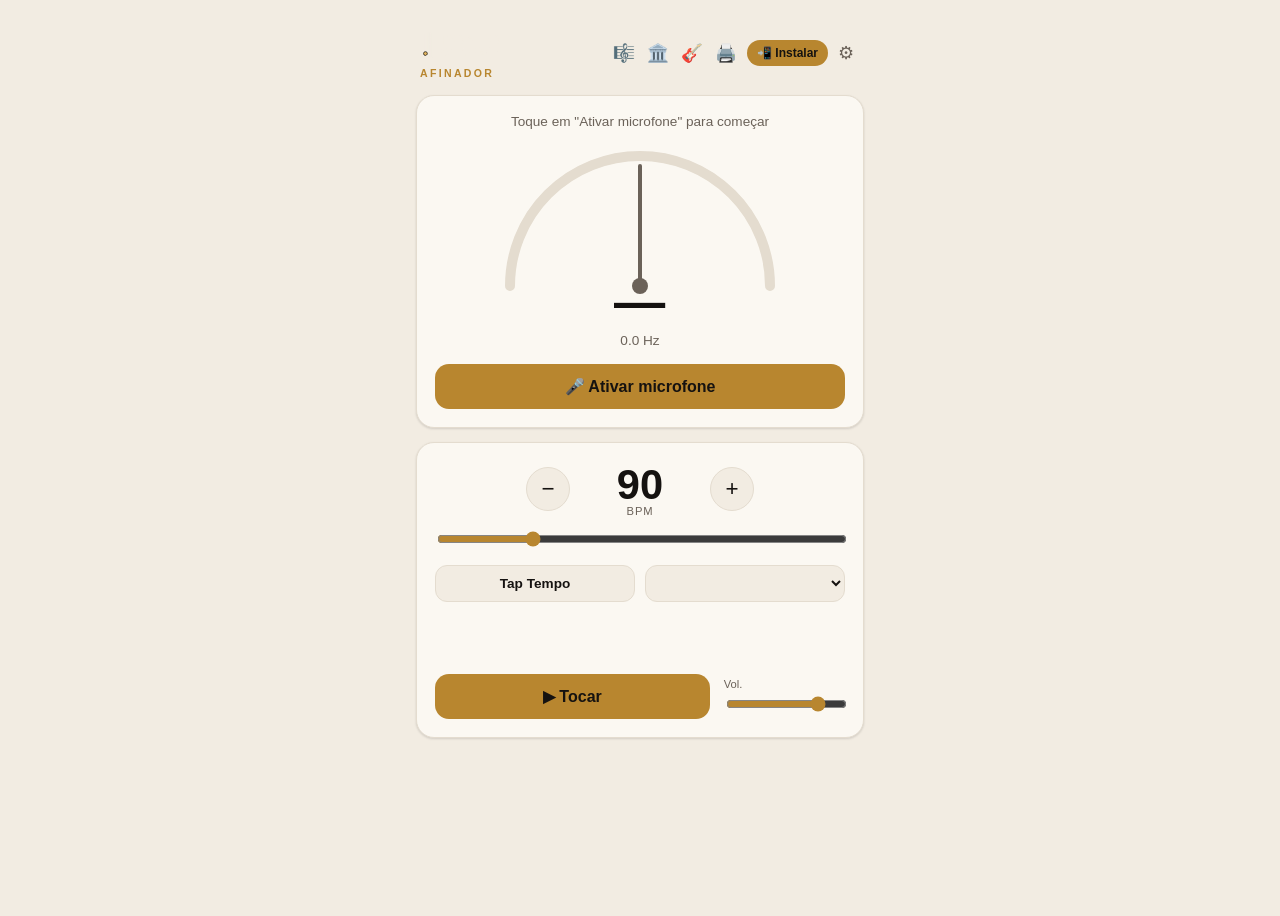
==== index.html @ 4f0a62bc "Logo: força o navegador a baixar a versão nova Co-Authored-By: Claude Opus 5.5 <noreply@anthropic.co" ====
<!DOCTYPE html>
<html lang="pt-BR">
<head>
<meta charset="UTF-8" />
<meta name="viewport" content="width=device-width, initial-scale=1, viewport-fit=cover" />
<title>Afinador Ponto Grave</title>
<meta name="theme-color" content="#0E0C0A" />
<meta name="description" content="Afinador para contrabaixo, metrônomo com ritmos de acompanhamento, escalas e pentatônicas. Da Ponto Grave." />
<link rel="manifest" href="manifest.json" />
<link rel="icon" href="icons/icon.svg" type="image/svg+xml" />
<link rel="apple-touch-icon" href="icons/icon-180.png" />
<link rel="stylesheet" href="css/styles.css" />
</head>
<body>
<div class="app">

  <header class="topbar">
    <h1><img src="icons/logo-fundo-escuro.svg?v=2" class="marca marca-escuro" alt="Ponto Grave"><img src="icons/logo-fundo-claro.svg?v=2" class="marca marca-claro" alt="Ponto Grave"><span class="app-nome">Afinador</span></h1>
    <div>
      <a href="escalas.html" class="icon-btn" aria-label="Escalas para contrabaixo" title="Escalas">🎼</a>
      <a href="modos-gregos.html" class="icon-btn" aria-label="Modos gregos para contrabaixo" title="Modos gregos">🏛️</a>
      <a href="pentatonicas.html" class="icon-btn" aria-label="Pentatônicas e blues para contrabaixo" title="Pentatônicas e blues">🎸</a>
      <a href="campo-harmonico.html" class="icon-btn" aria-label="Escala e campo harmônico para imprimir" title="Campo harmônico (impressão)">🖨️</a>
      <button id="btn-install" class="install-btn" aria-label="Instalar o app" title="Instalar o app">📲<span class="install-txt"> Instalar</span></button>
      <button id="btn-settings" class="icon-btn" aria-label="Ajustes" title="Ajustes">⚙</button>
    </div>
  </header>

  <div class="install-banner" id="install-banner" hidden>
    <span class="install-banner-txt">📲 <b>Instale o app</b>: ícone na tela e funciona sem internet.</span>
    <button id="btn-banner-install" class="install-btn install-banner-btn">Instalar</button>
    <button id="btn-banner-close" class="install-banner-close" aria-label="Fechar aviso de instalação" title="Fechar">×</button>
  </div>

  <main class="main">

    <!-- TUNER CARD -->
    <section class="card tuner-card">
      <div class="tuner-status" id="tuner-status">Toque em "Ativar microfone" para começar</div>

      <div class="tuner-display">
        <svg class="cents-meter" viewBox="0 0 300 170" id="cents-meter">
          <path d="M20,150 A130,130 0 0,1 280,150" class="meter-arc" />
          <g id="meter-ticks"></g>
          <line id="meter-needle" x1="150" y1="150" x2="150" y2="30" class="meter-needle" />
          <circle cx="150" cy="150" r="8" class="meter-pivot" />
        </svg>

        <div class="note-readout">
          <span class="note-name" id="note-name">—</span>
          <span class="note-octave" id="note-octave"></span>
        </div>
        <div class="freq-readout" id="freq-readout">0.0 Hz</div>
      </div>

      <button id="btn-mic" class="primary-btn">🎤 Ativar microfone</button>
    </section>

    <!-- RHYTHM / METRONOME CARD -->
    <section class="card rhythm-card">
      <div class="bpm-row">
        <button id="btn-bpm-minus" class="round-btn" aria-label="Diminuir BPM">−</button>
        <div class="bpm-display">
          <span id="bpm-value">90</span>
          <span class="bpm-label">BPM</span>
        </div>
        <button id="btn-bpm-plus" class="round-btn" aria-label="Aumentar BPM">+</button>
      </div>

      <input type="range" id="bpm-slider" min="30" max="300" value="90" class="bpm-slider" />

      <div class="secondary-row">
        <button id="btn-tap" class="chip-btn">Tap Tempo</button>
        <select id="time-sig-select" class="chip-select" aria-label="Compasso"></select>
      </div>

      <div class="beat-indicator" id="beat-indicator"></div>

      <div class="rhythm-select" id="rhythm-select"></div>

      <div class="transport-row">
        <button id="btn-play" class="primary-btn play-btn">▶ Tocar</button>
        <div class="volume-wrap">
          <label for="volume-slider">Vol.</label>
          <input type="range" id="volume-slider" min="0" max="1" step="0.01" value="0.8" />
        </div>
      </div>
    </section>


  </main>

  <div class="settings-sheet" id="install-sheet" hidden>
    <div class="sheet-backdrop" id="install-backdrop"></div>
    <div class="sheet-content">
      <h2>Instalar o Afinador Ponto Grave</h2>
      <p class="install-note" style="margin:0 0 12px">Grátis. Fica com ícone na tela do celular e funciona sem internet depois da primeira vez.</p>
      <button id="btn-install-now" class="primary-btn" style="margin:0 0 12px" hidden>📲 Instalar agora</button>
      <div class="install-tabs" id="install-tabs">
        <button data-os="android">Android</button><button data-os="iphone">iPhone</button><button data-os="pc">Computador</button>
      </div>
      <ol class="install-steps" data-os="android">
        <li>Abra este site no <b>Chrome</b>.</li>
        <li>Toque no menu <b>⋮</b> (canto de cima).</li>
        <li>Escolha <b>Instalar app</b> ou <b>Adicionar à tela inicial</b>.</li>
      </ol>
      <ol class="install-steps" data-os="iphone" hidden>
        <li>Abra este site no <b>Safari</b>.</li>
        <li>Toque no botão <b>Compartilhar</b> (quadrado com a seta para cima).</li>
        <li>Escolha <b>Adicionar à Tela de Início</b> e toque em <b>Adicionar</b>.</li>
      </ol>
      <ol class="install-steps" data-os="pc" hidden>
        <li>Abra este site no <b>Chrome</b> ou no <b>Edge</b>.</li>
        <li>Clique no ícone de <b>instalar</b> na barra de endereço (à direita).</li>
        <li>Confirme em <b>Instalar</b>.</li>
      </ol>
      <p class="install-note">O afinador usa o microfone só enquanto está ligado. Nenhum som é gravado ou enviado.</p>
      <button id="btn-close-install" class="primary-btn">Fechar</button>
    </div>
  </div>

  <div class="settings-sheet" id="settings-sheet" hidden>
    <div class="sheet-backdrop" id="sheet-backdrop"></div>
    <div class="sheet-content">
      <h2>Ajustes</h2>
      <label class="setting-row">
        <span>Referência A4 (Hz)</span>
        <input type="number" id="a4-input" min="410" max="470" value="440" />
      </label>
      <label class="setting-row">
        <span>Tema escuro</span>
        <input type="checkbox" id="theme-toggle" checked />
      </label>
      <button id="btn-close-settings" class="primary-btn">Fechar</button>
    </div>
  </div>

</div>

<script src="js/sound-bank.js"></script>
<script src="js/rhythm-patterns.js"></script>
<script src="js/metronome-engine.js"></script>
<script src="js/pitch-detector.js"></script>
<script src="js/ui.js"></script>
<script src="js/app.js"></script>
</body>
</html>
---- css/styles.css ----
:root {
  --bg: #F2ECE2;
  --card-bg: #FBF8F2;
  --text: #151210;
  --text-dim: #6B6259;
  --accent: #B8862F;
  --accent-2: #E2B45E;
  --on-accent: #151210;
  --border: #E4DCCF;
  --danger: #ef4444;
  --ok: #22c55e;
  --shadow: 0 1px 3px rgba(0,0,0,.08), 0 1px 2px rgba(0,0,0,.06);
  color-scheme: light;
}

:root[data-theme="dark"] {
  --bg: #0E0C0A;
  --card-bg: #1A1714;
  --text: #F2ECE2;
  --text-dim: #A79D90;
  --accent: #E2B45E;
  --accent-2: #F2ECE2;
  --on-accent: #151210;
  --border: #2E2923;
  --shadow: 0 1px 3px rgba(0,0,0,.4), 0 1px 2px rgba(0,0,0,.3);
  color-scheme: dark;
}

* { box-sizing: border-box; }

body {
  background: var(--bg);
  color: var(--text);
  font-family: -apple-system, BlinkMacSystemFont, "Segoe UI", Roboto, Helvetica, Arial, sans-serif;
  -webkit-tap-highlight-color: transparent;
}

.app {
  max-width: 480px;
  margin: 0 auto;
  padding: 12px 16px calc(24px + env(safe-area-inset-bottom));
  min-height: 100vh;
}

.topbar {
  display: flex;
  align-items: center;
  justify-content: space-between;
  padding: 8px 4px 16px;
}

.topbar h1 { margin: 0; line-height: 0; }
.topbar .marca { height: 34px; width: auto; }
.topbar .marca-claro { display: none; }
:root[data-theme="light"] .topbar .marca-escuro { display: none; }
:root[data-theme="light"] .topbar .marca-claro { display: inline; }
.app-nome { display: block; font-size: 0.66rem; font-weight: 700; letter-spacing: 0.22em; text-transform: uppercase; color: var(--accent); margin-top: 6px; line-height: 1; }

.topbar .dot { color: var(--accent); }

.icon-btn {
  background: none;
  border: none;
  font-size: 1.3rem;
  color: var(--text-dim);
  cursor: pointer;
  padding: 6px 10px;
  border-radius: 10px;
}
.icon-btn:hover { background: var(--border); }

a.icon-btn {
  display: inline-block;
  text-decoration: none;
}

.main {
  display: flex;
  flex-direction: column;
  gap: 14px;
}

.card {
  background: var(--card-bg);
  border-radius: 18px;
  padding: 18px;
  box-shadow: var(--shadow);
  border: 1px solid var(--border);
}

/* Tuner */
.tuner-status {
  text-align: center;
  font-size: 0.85rem;
  color: var(--text-dim);
  margin-bottom: 6px;
  min-height: 1.2em;
}

.tuner-display {
  display: flex;
  flex-direction: column;
  align-items: center;
}

.cents-meter {
  width: 100%;
  max-width: 300px;
  height: auto;
}

.meter-arc {
  fill: none;
  stroke: var(--border);
  stroke-width: 10;
  stroke-linecap: round;
}

.meter-needle {
  stroke: var(--text-dim);
  stroke-width: 4;
  stroke-linecap: round;
  transform-origin: 150px 150px;
  transition: transform 0.08s ease-out, stroke 0.15s ease-out;
}

.meter-needle.in-tune { stroke: var(--ok); }
.meter-needle.close { stroke: var(--accent); }

.meter-pivot { fill: var(--text-dim); }

.meter-tick {
  stroke: var(--border);
  stroke-width: 2;
}
.meter-tick.center {
  stroke: var(--text-dim);
  stroke-width: 3;
}

.note-readout {
  margin-top: -34px;
  display: flex;
  align-items: baseline;
  gap: 2px;
}

.note-name {
  font-size: 3.2rem;
  font-weight: 800;
  letter-spacing: -0.02em;
  transition: color 0.15s ease-out;
}
.note-name.in-tune { color: var(--ok); }
.note-name.close { color: var(--accent); }

.note-octave {
  font-size: 1.3rem;
  color: var(--text-dim);
  font-weight: 600;
}

.freq-readout {
  color: var(--text-dim);
  font-size: 0.85rem;
  margin-top: 2px;
  font-variant-numeric: tabular-nums;
}

.primary-btn {
  width: 100%;
  border: none;
  background: var(--accent);
  color: var(--on-accent);
  font-size: 1rem;
  font-weight: 700;
  padding: 13px 16px;
  border-radius: 14px;
  margin-top: 16px;
  cursor: pointer;
  transition: transform 0.08s ease-out, opacity 0.15s ease-out;
}
.primary-btn:active { transform: scale(0.97); }
.primary-btn.is-active {
  background: var(--danger);
}

/* Rhythm card */
.bpm-row {
  display: flex;
  align-items: center;
  justify-content: center;
  gap: 20px;
}

.round-btn {
  width: 44px;
  height: 44px;
  border-radius: 50%;
  border: 1px solid var(--border);
  background: var(--bg);
  color: var(--text);
  font-size: 1.4rem;
  cursor: pointer;
  line-height: 1;
}
.round-btn:active { transform: scale(0.94); }

.bpm-display {
  text-align: center;
  min-width: 100px;
}
.bpm-display #bpm-value {
  font-size: 2.6rem;
  font-weight: 800;
  font-variant-numeric: tabular-nums;
}
.bpm-label {
  display: block;
  font-size: 0.7rem;
  color: var(--text-dim);
  letter-spacing: 0.08em;
  margin-top: -4px;
}

.bpm-slider {
  width: 100%;
  margin-top: 14px;
  accent-color: var(--accent);
}

.secondary-row {
  display: flex;
  gap: 10px;
  margin-top: 14px;
}

.chip-btn, .chip-select {
  flex: 1;
  border: 1px solid var(--border);
  background: var(--bg);
  color: var(--text);
  padding: 9px 10px;
  border-radius: 12px;
  font-size: 0.85rem;
  font-weight: 600;
  text-align: center;
  cursor: pointer;
}

.beat-indicator {
  display: flex;
  gap: 6px;
  justify-content: center;
  flex-wrap: wrap;
  margin-top: 16px;
  min-height: 20px;
}

.beat-dot {
  width: 14px;
  height: 14px;
  border-radius: 50%;
  background: var(--border);
  transition: background 0.05s, transform 0.05s;
}
.beat-dot.accent { width: 16px; height: 16px; }
.beat-dot.lit { background: var(--accent); transform: scale(1.15); }
.beat-dot.lit.accent { background: var(--accent-2); }

.rhythm-select {
  display: grid;
  grid-template-columns: repeat(3, 1fr);
  gap: 8px;
  margin-top: 16px;
}

.rhythm-chip {
  border: 1px solid var(--border);
  background: var(--bg);
  color: var(--text);
  padding: 10px 6px;
  border-radius: 12px;
  font-size: 0.78rem;
  font-weight: 600;
  cursor: pointer;
  text-align: center;
}
.rhythm-chip.active {
  background: var(--accent);
  border-color: var(--accent);
  color: var(--on-accent);
}
.rhythm-group {
  grid-column: 1 / -1;
  font-size: 0.68rem;
  font-weight: 700;
  letter-spacing: 0.14em;
  text-transform: uppercase;
  color: var(--text-dim);
  margin: 6px 2px -2px;
}

.transport-row {
  display: flex;
  align-items: center;
  gap: 14px;
  margin-top: 4px;
}
.transport-row .play-btn { margin-top: 16px; flex: 2; }
.volume-wrap {
  flex: 1;
  display: flex;
  flex-direction: column;
  gap: 4px;
  margin-top: 16px;
}
.volume-wrap label { font-size: 0.7rem; color: var(--text-dim); }
.volume-wrap input { accent-color: var(--accent); width: 100%; }

/* Settings sheet */
.settings-sheet {
  position: fixed;
  inset: 0;
  z-index: 20;
}
.sheet-backdrop {
  position: absolute;
  inset: 0;
  background: rgba(0,0,0,0.4);
}
.sheet-content {
  position: absolute;
  left: 50%;
  bottom: 0;
  transform: translateX(-50%);
  width: 100%;
  max-width: 480px;
  background: var(--card-bg);
  border-radius: 20px 20px 0 0;
  padding: 20px 20px calc(20px + env(safe-area-inset-bottom));
  box-shadow: var(--shadow);
}
.sheet-content h2 {
  margin: 0 0 12px;
  font-size: 1.1rem;
}
.setting-row {
  display: flex;
  align-items: center;
  justify-content: space-between;
  padding: 12px 0;
  border-bottom: 1px solid var(--border);
  font-size: 0.9rem;
}
.setting-row input[type="number"] {
  width: 80px;
  padding: 6px 8px;
  border-radius: 8px;
  border: 1px solid var(--border);
  background: var(--bg);
  color: var(--text);
}

@media (max-width: 340px) {
  .note-name { font-size: 2.6rem; }
  .rhythm-select { grid-template-columns: repeat(2, 1fr); }
}

/* Instalar o app */
.install-btn { font-size: 0.8rem; font-weight: 700; color: var(--on-accent); background: var(--accent); border: none; border-radius: 999px; padding: 7px 12px; cursor: pointer; }
.install-steps { margin: 4px 0 8px; padding-left: 20px; font-size: 0.92rem; line-height: 1.5; }
.install-steps li { margin-bottom: 8px; }
.install-note { font-size: 0.8rem; color: var(--text-dim); margin: 6px 0 0; }
.install-tabs { display: flex; gap: 8px; margin: 4px 0 12px; }
.install-tabs button { flex: 1; border: 1px solid var(--border); background: var(--bg); color: var(--text); padding: 8px; border-radius: 10px; font-weight: 600; cursor: pointer; }
.install-tabs button.active { background: var(--accent); border-color: var(--accent); color: var(--on-accent); }

/* Topo compacto: logo a esquerda, atalhos numa linha so */
.topbar > div { display: flex; align-items: center; gap: 0; flex-wrap: nowrap; }
.topbar .icon-btn { font-size: 1.1rem; padding: 6px 6px; }
.topbar .install-btn { margin: 0 4px; padding: 6px 10px; font-size: 0.75rem; white-space: nowrap; }
@media (max-width: 380px) { .topbar .marca { height: 28px; } .topbar .icon-btn { padding: 6px 4px; } }

/* Celulares estreitos: topo sem transbordar */
.topbar { gap: 8px; }
.topbar h1 { flex-shrink: 0; }
.topbar > div { flex-wrap: wrap; justify-content: flex-end; min-width: 0; }
html, body { overflow-x: hidden; }
@media (max-width: 440px) { .topbar .install-txt { display: none; } .topbar .install-btn { min-width: 40px; min-height: 40px; padding: 6px 10px; font-size: 1.1rem; } .topbar .icon-btn { font-size: 1.05rem; padding: 6px 4px; } .topbar .marca { height: 30px; } }

/* Faixa de instalação (aparece para quem ainda não instalou; pode ser fechada) */
.install-banner { display: flex; align-items: center; gap: 10px; margin: 8px 12px 0; padding: 10px 10px 10px 14px; border: 1px solid var(--accent); border-radius: 14px; background: color-mix(in srgb, var(--accent) 12%, var(--bg)); }
.install-banner[hidden] { display: none; }
.install-banner-txt { flex: 1; font-size: 0.9rem; line-height: 1.35; }
.install-banner-btn { min-height: 44px; padding: 10px 18px; font-size: 0.95rem; white-space: nowrap; }
.install-banner-close { flex: none; width: 36px; height: 36px; border: none; background: transparent; color: var(--text-dim); font-size: 1.4rem; line-height: 1; border-radius: 50%; cursor: pointer; }
.install-banner-close:hover { background: color-mix(in srgb, var(--text) 10%, transparent); }

.rhythm-select { grid-template-columns: repeat(3, minmax(0, 1fr)); }
.rhythm-chip { overflow-wrap: normal; }
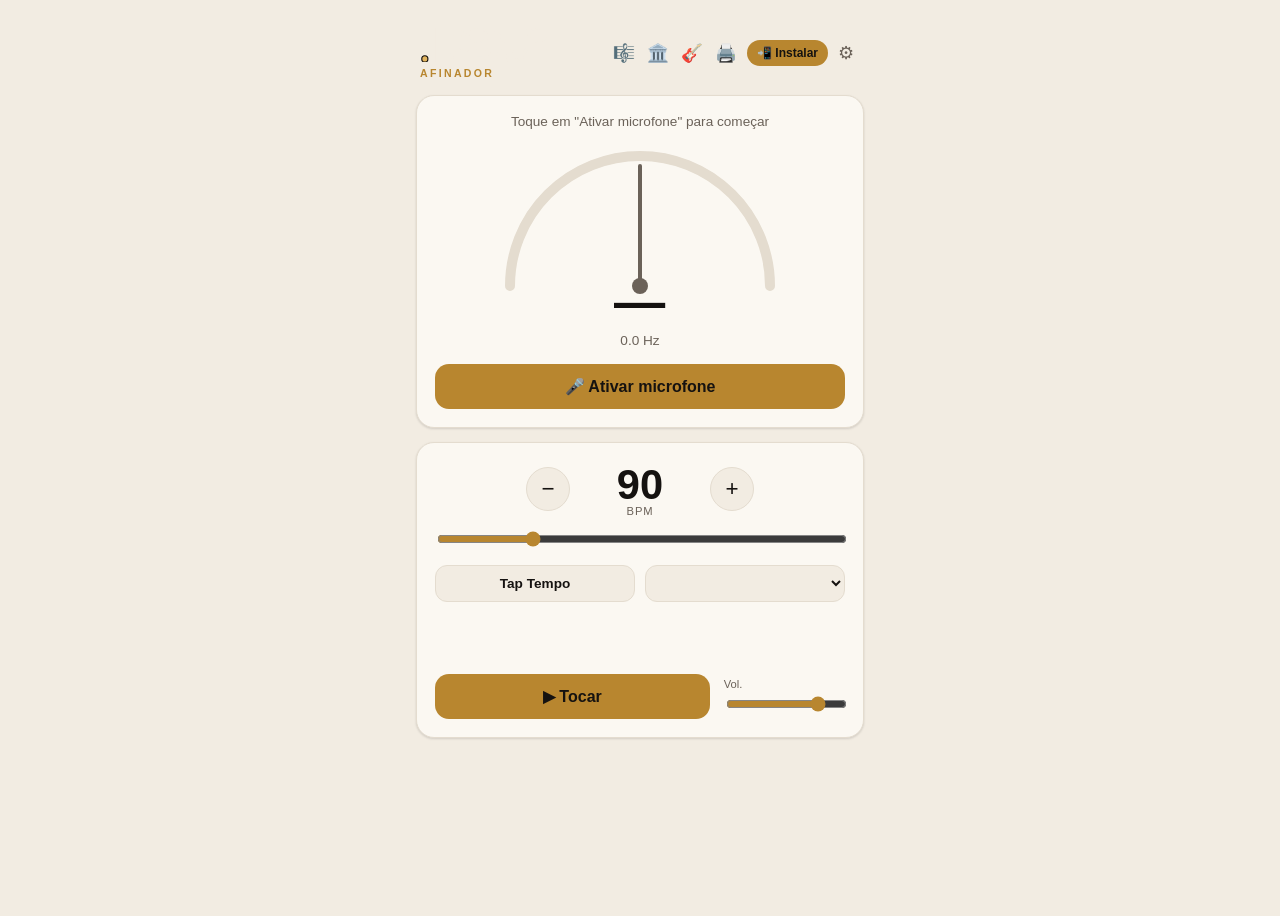
==== commit 57e462fc: "Logo: versão limpa e sem margem sobrando (maior no topo) Co-Authored-By: Claude Opus 5.5 <noreply@an" ====
--- a/index.html
+++ b/index.html
@@ -15,7 +15,7 @@
 <div class="app">
 
   <header class="topbar">
-    <h1><img src="icons/logo-fundo-escuro.svg?v=2" class="marca marca-escuro" alt="Ponto Grave"><img src="icons/logo-fundo-claro.svg?v=2" class="marca marca-claro" alt="Ponto Grave"><span class="app-nome">Afinador</span></h1>
+    <h1><img src="icons/logo-fundo-escuro.svg?v=3" class="marca marca-escuro" alt="Ponto Grave"><img src="icons/logo-fundo-claro.svg?v=3" class="marca marca-claro" alt="Ponto Grave"><span class="app-nome">Afinador</span></h1>
     <div>
       <a href="escalas.html" class="icon-btn" aria-label="Escalas para contrabaixo" title="Escalas">🎼</a>
       <a href="modos-gregos.html" class="icon-btn" aria-label="Modos gregos para contrabaixo" title="Modos gregos">🏛️</a>
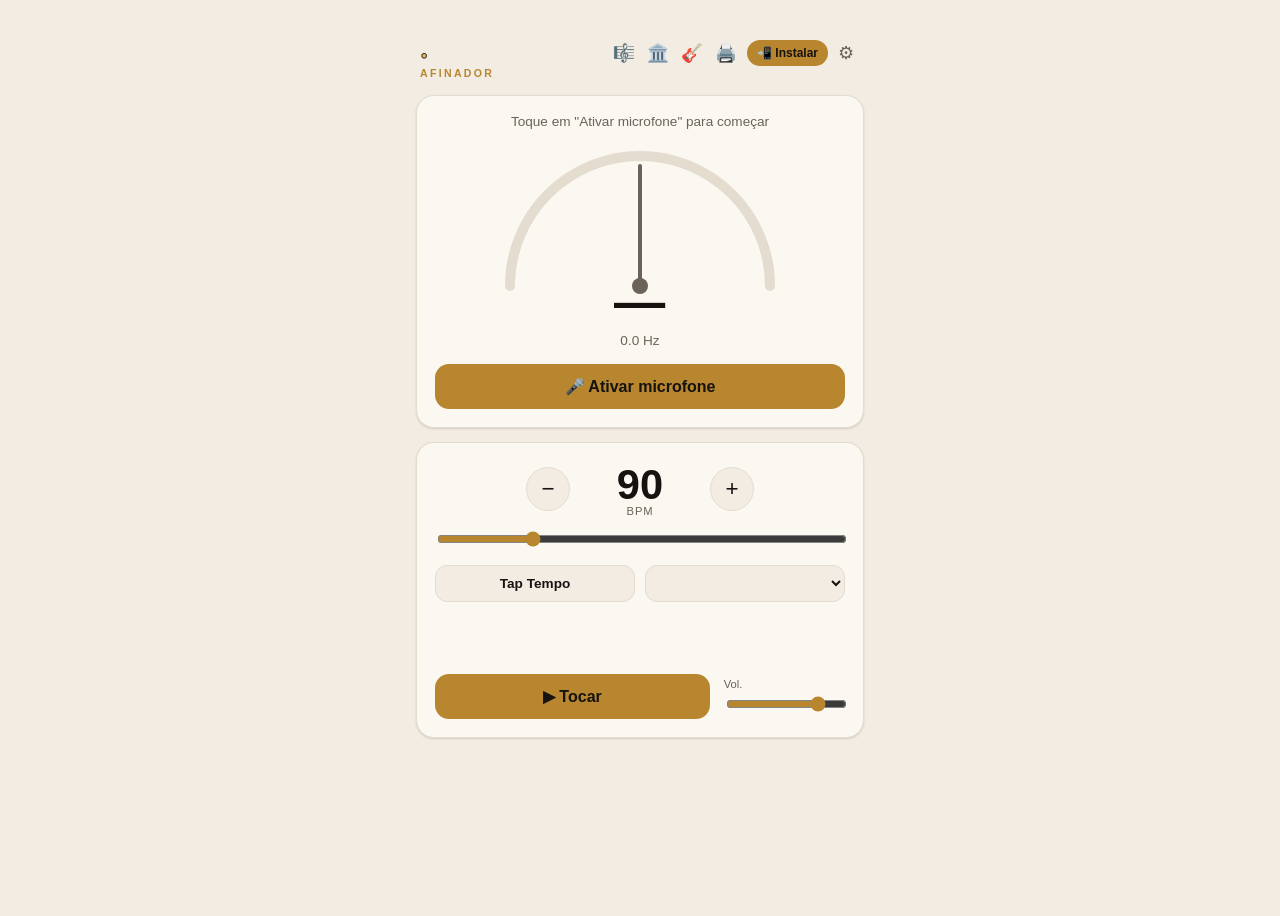
==== commit 2c39469f: "Logo: margem certa, sem corte Co-Authored-By: Claude Opus 5.5 <noreply@anthropic.com>" ====
--- a/index.html
+++ b/index.html
@@ -15,7 +15,7 @@
 <div class="app">
 
   <header class="topbar">
-    <h1><img src="icons/logo-fundo-escuro.svg?v=3" class="marca marca-escuro" alt="Ponto Grave"><img src="icons/logo-fundo-claro.svg?v=3" class="marca marca-claro" alt="Ponto Grave"><span class="app-nome">Afinador</span></h1>
+    <h1><img src="icons/logo-fundo-escuro.svg?v=4" class="marca marca-escuro" alt="Ponto Grave"><img src="icons/logo-fundo-claro.svg?v=4" class="marca marca-claro" alt="Ponto Grave"><span class="app-nome">Afinador</span></h1>
     <div>
       <a href="escalas.html" class="icon-btn" aria-label="Escalas para contrabaixo" title="Escalas">🎼</a>
       <a href="modos-gregos.html" class="icon-btn" aria-label="Modos gregos para contrabaixo" title="Modos gregos">🏛️</a>
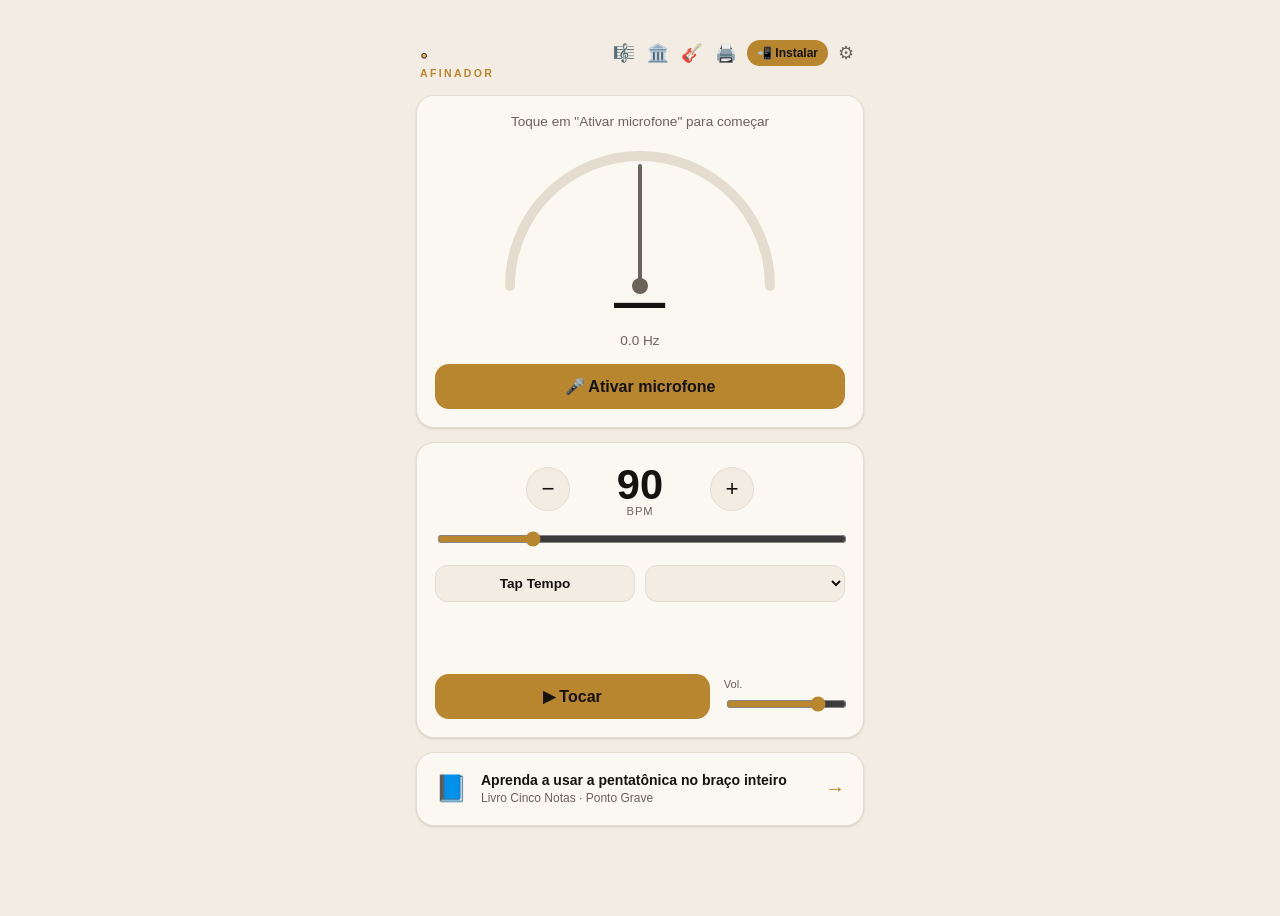
==== commit f0f6c3f5: "Afinador 3.0: aviso discreto do livro Cinco Notas no fim da tela Co-Authored-By: Claude Opus 5.5 <no" ====
--- a/index.html
+++ b/index.html
@@ -87,6 +87,12 @@
       </div>
     </section>
 
+    <!-- 23/11/2026: aviso discreto do livro (quem gosta do app chega ao livro) -->
+    <a class="card livro-card" href="https://pontograve.com.br/livros/cinco-notas/?utm_source=app-afinador&utm_medium=app&utm_campaign=livro" target="_blank" rel="noopener">
+      <span class="livro-ico">📘</span>
+      <span class="livro-txt"><b>Aprenda a usar a pentatônica no braço inteiro</b><small>Livro Cinco Notas · Ponto Grave</small></span>
+      <span class="livro-seta">→</span>
+    </a>
 
   </main>
 
@@ -131,6 +137,7 @@
         <span>Tema escuro</span>
         <input type="checkbox" id="theme-toggle" checked />
       </label>
+      <p class="versao-app" id="versao-app" style="margin:14px 0 4px;font-size:13px;opacity:.6;text-align:center">Versão do app: verificando...</p>
       <button id="btn-close-settings" class="primary-btn">Fechar</button>
     </div>
   </div>
@@ -143,5 +150,15 @@
 <script src="js/pitch-detector.js"></script>
 <script src="js/ui.js"></script>
 <script src="js/app.js"></script>
+<script>
+  // versão instalada = número do cache do service worker (afinador-pontograve-vNN); sobe a cada atualização
+  (async () => {
+    const el = document.getElementById('versao-app'); if (!el) return;
+    try {
+      const v = (await caches.keys()).map(k => (k.match(/^afinador-pontograve-v(\d+)$/) || [])[1]).filter(Boolean).map(Number).sort((a, b) => b - a)[0];
+      el.textContent = v ? 'Versão ' + v + '.0' : 'Versão do app: online (sem instalar)';
+    } catch (e) { el.textContent = 'Versão do app: online'; }
+  })();
+</script>
 </body>
 </html>
--- a/css/styles.css
+++ b/css/styles.css
@@ -399,3 +399,11 @@
 
 .rhythm-select { grid-template-columns: repeat(3, minmax(0, 1fr)); }
 .rhythm-chip { overflow-wrap: normal; }
+
+/* 23/11/2026: aviso do livro Cinco Notas no fim da tela */
+.livro-card { display: flex; align-items: center; gap: 14px; text-decoration: none; color: var(--text); border: 1px solid var(--border); }
+.livro-card:hover { border-color: var(--accent); }
+.livro-ico { font-size: 26px; }
+.livro-txt { display: flex; flex-direction: column; gap: 2px; flex: 1; font-size: 14px; line-height: 1.3; }
+.livro-txt small { color: var(--text-dim); font-size: 12px; }
+.livro-seta { color: var(--accent); font-size: 20px; font-weight: 700; }
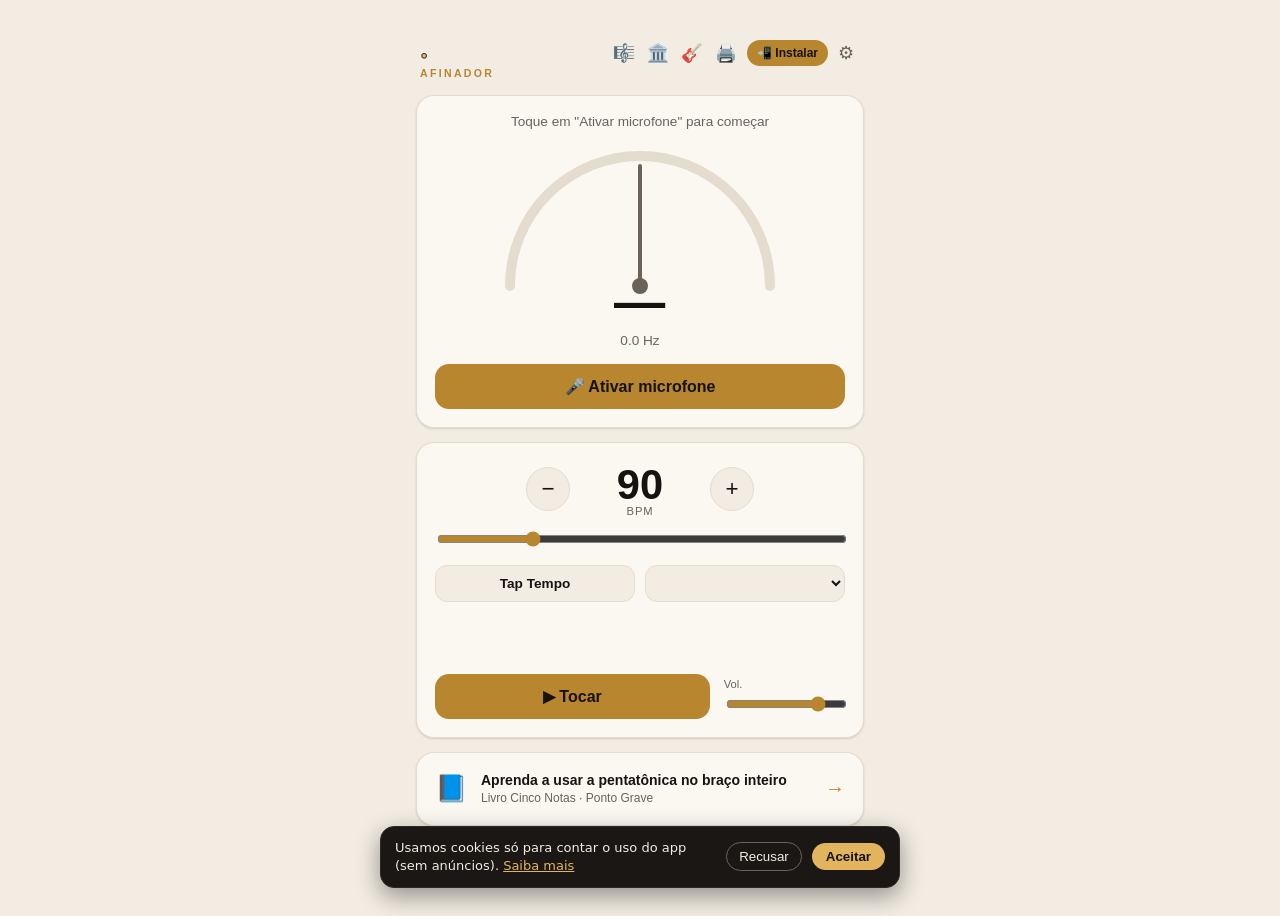
==== commit fad1317d: "Afinador 4.0: medição de uso com GA4 (eventos sem dado pessoal) e aviso de cookies Co-Authored-By: C" ====
--- a/index.html
+++ b/index.html
@@ -10,6 +10,7 @@
 <link rel="icon" href="icons/icon.svg" type="image/svg+xml" />
 <link rel="apple-touch-icon" href="icons/icon-180.png" />
 <link rel="stylesheet" href="css/styles.css" />
+<script src="js/medicao.js" defer></script>
 </head>
 <body>
 <div class="app">
